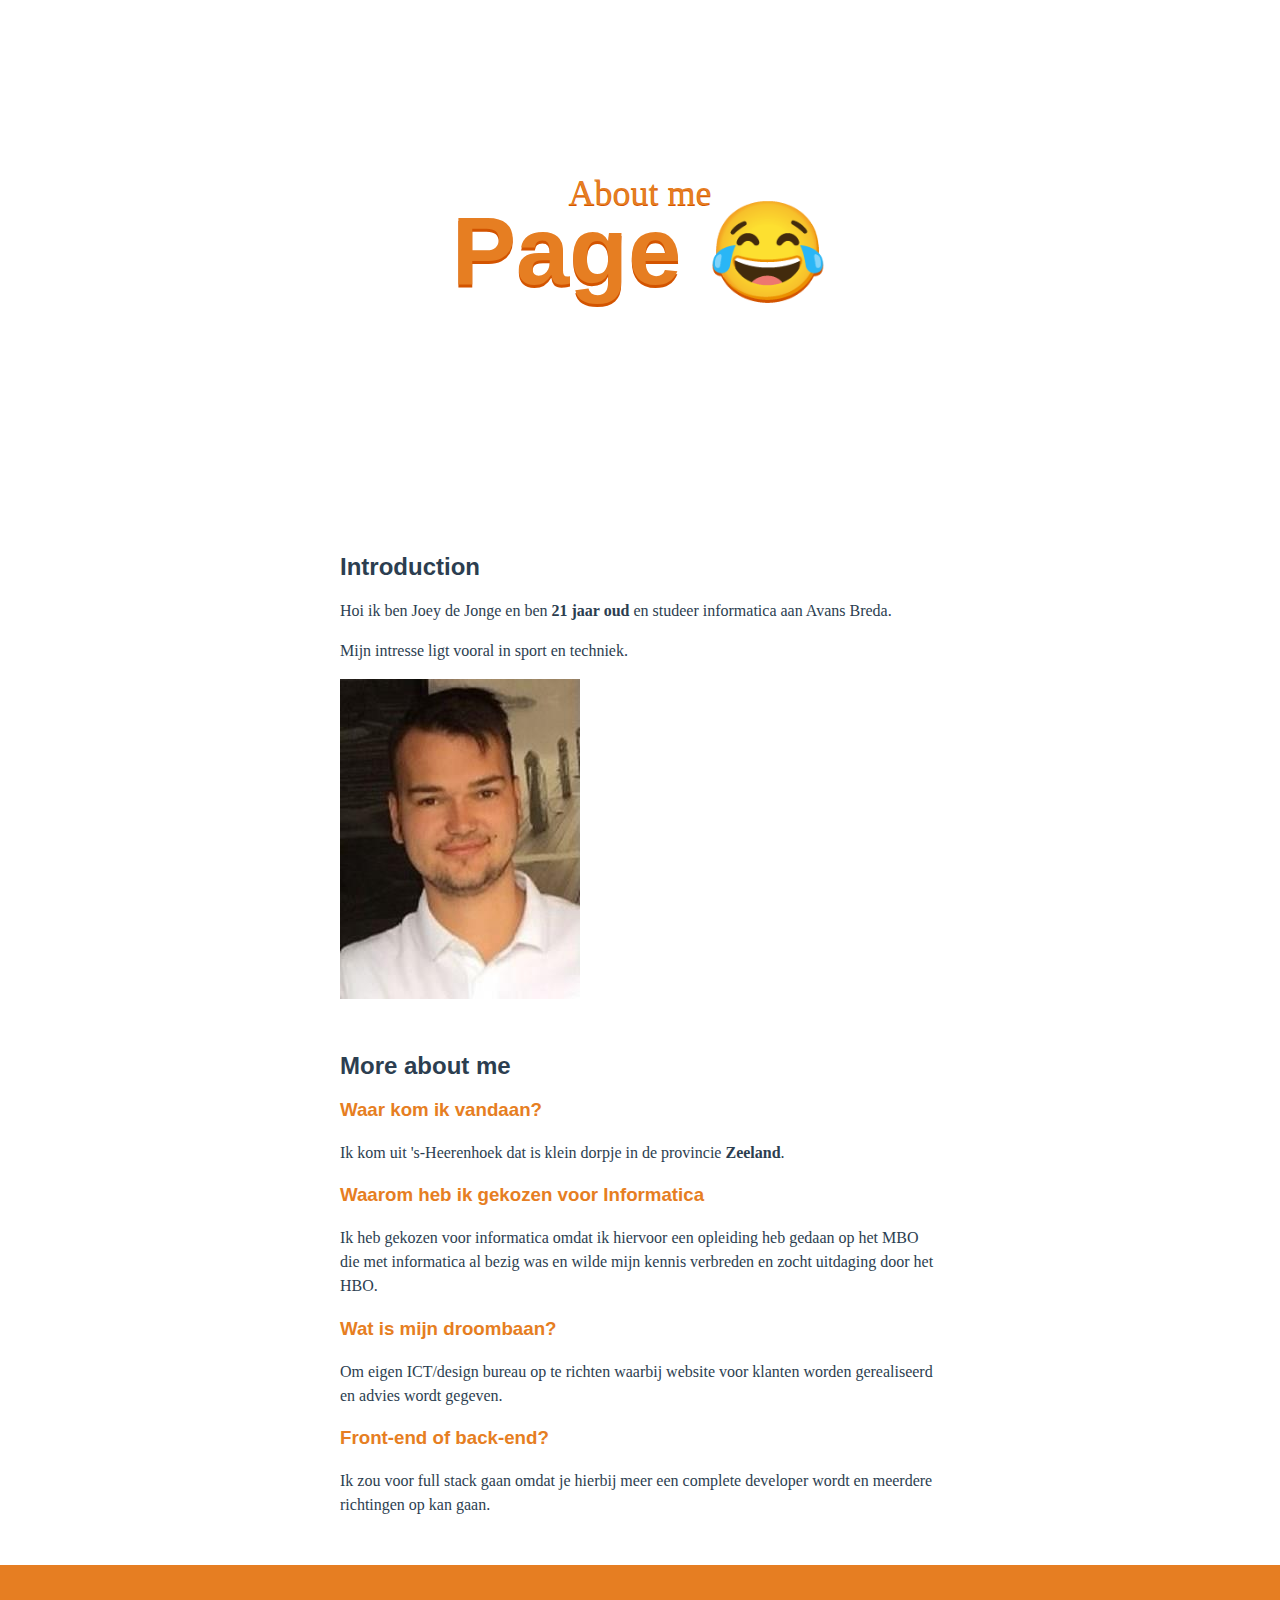
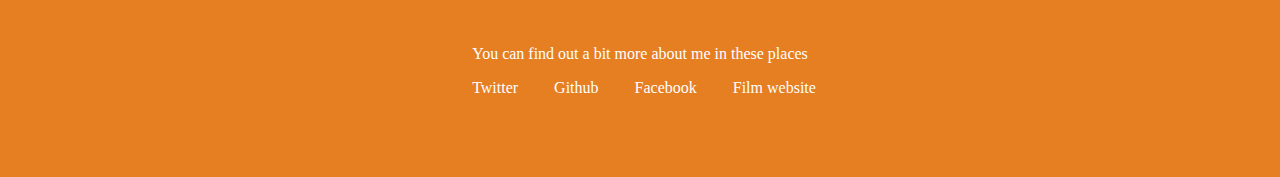
==== aboutMe.html @ 3179f3ef "Changes to Index because my own fault" ====
<!DOCTYPE html>

<head>
    <html lang="NL"></html>
    <meta charset="UTF-8">
    <meta name="viewport" content="width=device-width, initial-scale=1.0">
    <title>About me</title>
    <meta name="description" content="About page over Joey de Jonge">
    <link rel="stylesheet" type="text/css" href="https://maxcdn.bootstrapcdn.com/font-awesome/4.4.0/css/font-awesome.min.css"/>
    <link rel="stylesheet" type="text/css" href="css/Minify/aboutMe.min.css"/>
</head>
<body>
    <header class="header">
        <div>
            <p class="header-intro">About me</p>
            <h1 class="header-name">Page 😂</h1>
        </div>
    </header>

    <section class="about">
        <h2>Introduction</h2>
        <p>Hoi ik ben Joey de Jonge en ben <strong>21 jaar oud</strong> en studeer informatica aan Avans Breda.</p>
        <p>Mijn intresse ligt vooral in sport en techniek.</p>
         <img src="img/GenerateImage.jpg" alt="Joey de Jonge"></img> 
    </section>

  

    <section class="questions">
        <h2>More about me</h2>
        <h3>Waar kom ik vandaan?</h3>
        <p>Ik kom uit 's-Heerenhoek dat is klein dorpje in de provincie <Strong>Zeeland</Strong>.</p>

        <h3>Waarom heb ik gekozen voor Informatica</h2>
        <p>Ik heb gekozen voor informatica omdat ik hiervoor een opleiding heb gedaan op het MBO die met informatica al bezig was en wilde mijn kennis verbreden en zocht uitdaging 
           door het HBO.</p>

        <h3>Wat is mijn droombaan?</h2>
        <p>Om eigen ICT/design bureau op te richten waarbij website voor klanten worden gerealiseerd en advies wordt gegeven.</p>

        <h3>Front-end of back-end?</h2>
        <p>Ik zou voor full stack gaan omdat je hierbij meer een complete developer wordt en meerdere richtingen op kan gaan. </p>

    </section>

    <footer class="footer">
        <p>You can find out a bit more about me in these places</p>
        <ul class="social">
            <li>Twitter</li>
            <li>Github</li>
            <li>Facebook</li>
            <li><a class="link" href="index.html" target="_blank">Film website</li>
        </ul>
    </footer>
</body>
</html>
---- css/Minify/aboutMe.min.css ----
*{box-sizing:border-box}body,html{padding:0;margin:0}body{color:#2c3e50;font-size:1em;font-family:'Source Serif Pro','Helvetica Neue',serif}h1,h2,h3{font-family:'Source Sans Pro',sans-serif}a{color:#2c3e50;text-decoration:none;font-weight:700}a:hover{text-decoration:underline}.header{padding:8.5em 0}.footer,.header-intro,.header-name{text-align:center}.header-intro{margin-bottom:0;color:#e67e22;font-size:2.25em;text-shadow:0 1px 0 #d35400}.header-name{margin-top:-.2em;color:#e67e22;font-size:6em;text-shadow:0 3px 0 #d35400;font-weight:700}.about,.questions{max-width:37.5em;margin:0 auto;margin-top:3em;line-height:1.5em}.questions h3{color:#e67e22}.footer{padding:4em 0;color:#fff;background:#e67e22;margin-top:3em}.footer p{text-align:center}.social{text-align:center;margin-left:-2em}.social>li{list-style:none;display:inline-block;margin:0 1em}.link{color:#fff;font-weight:400}.link:hover{text-decoration:none;color:#000;font-weight:700}
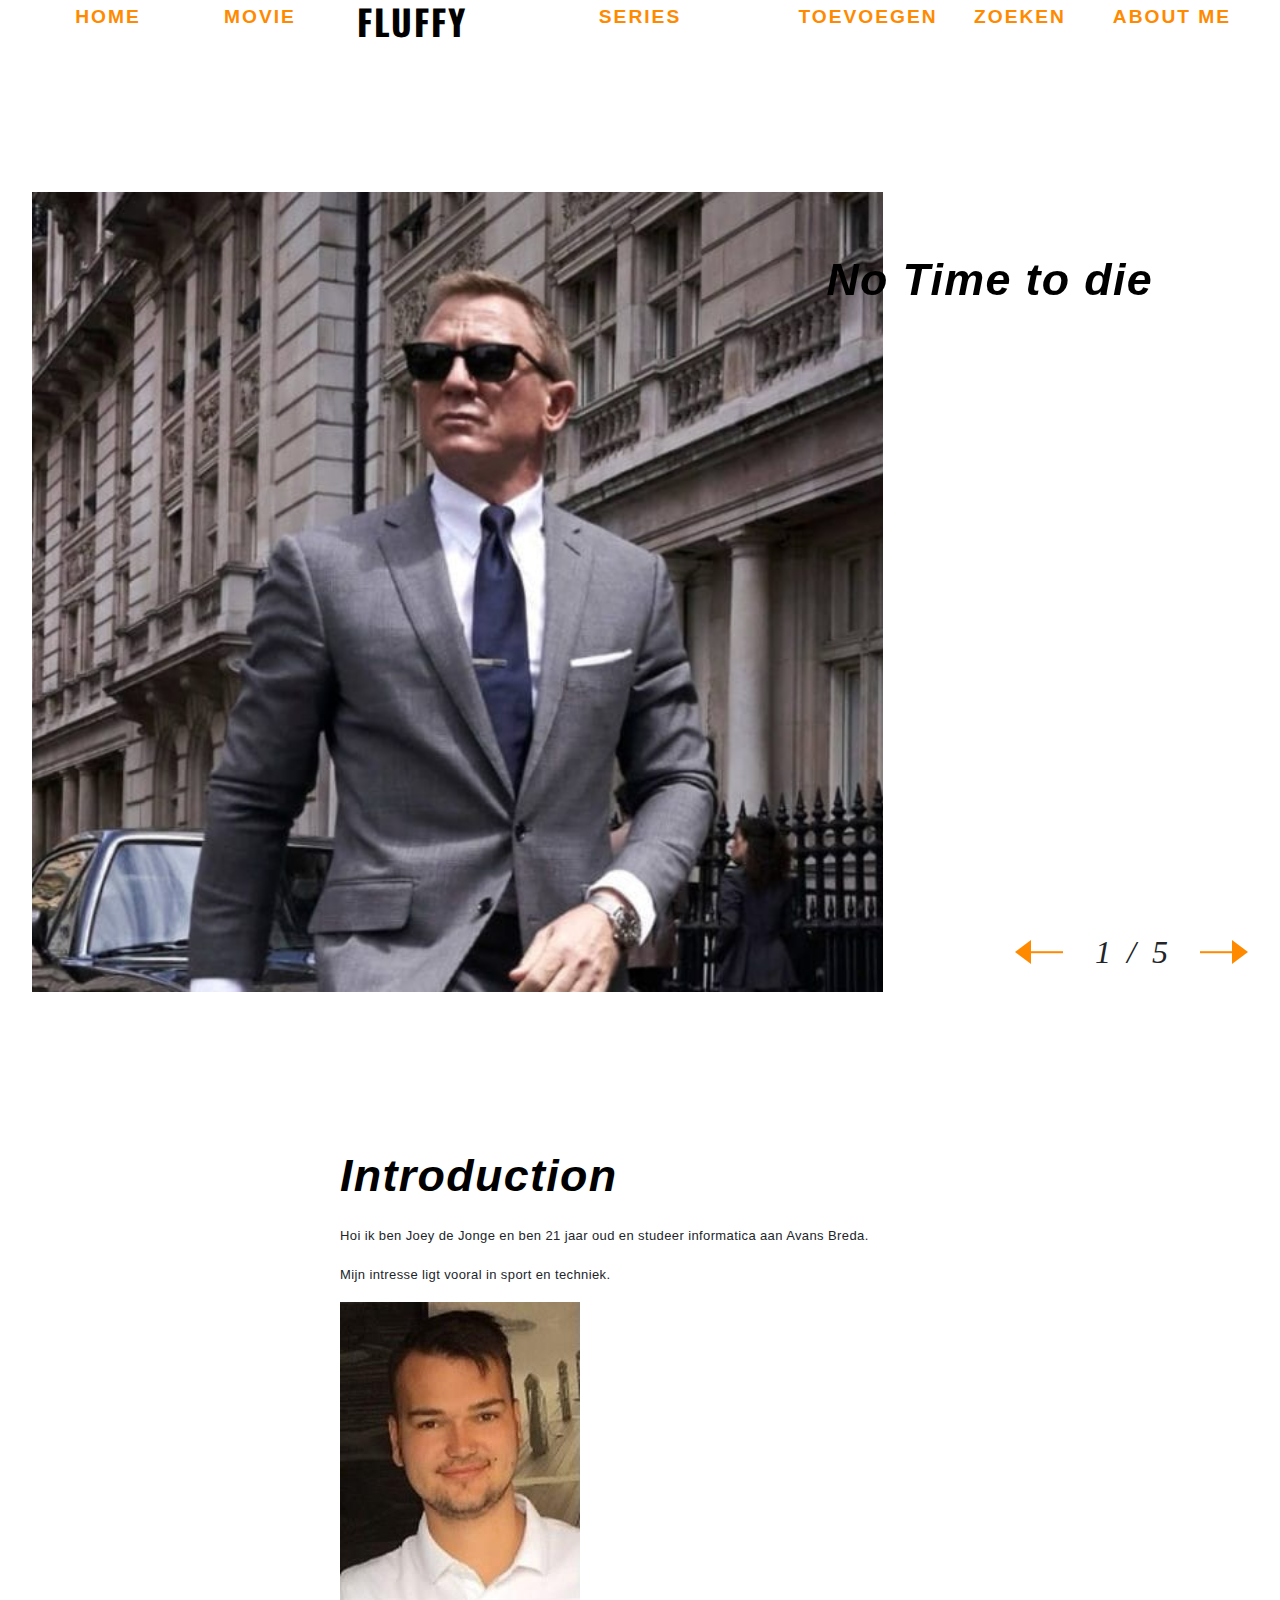
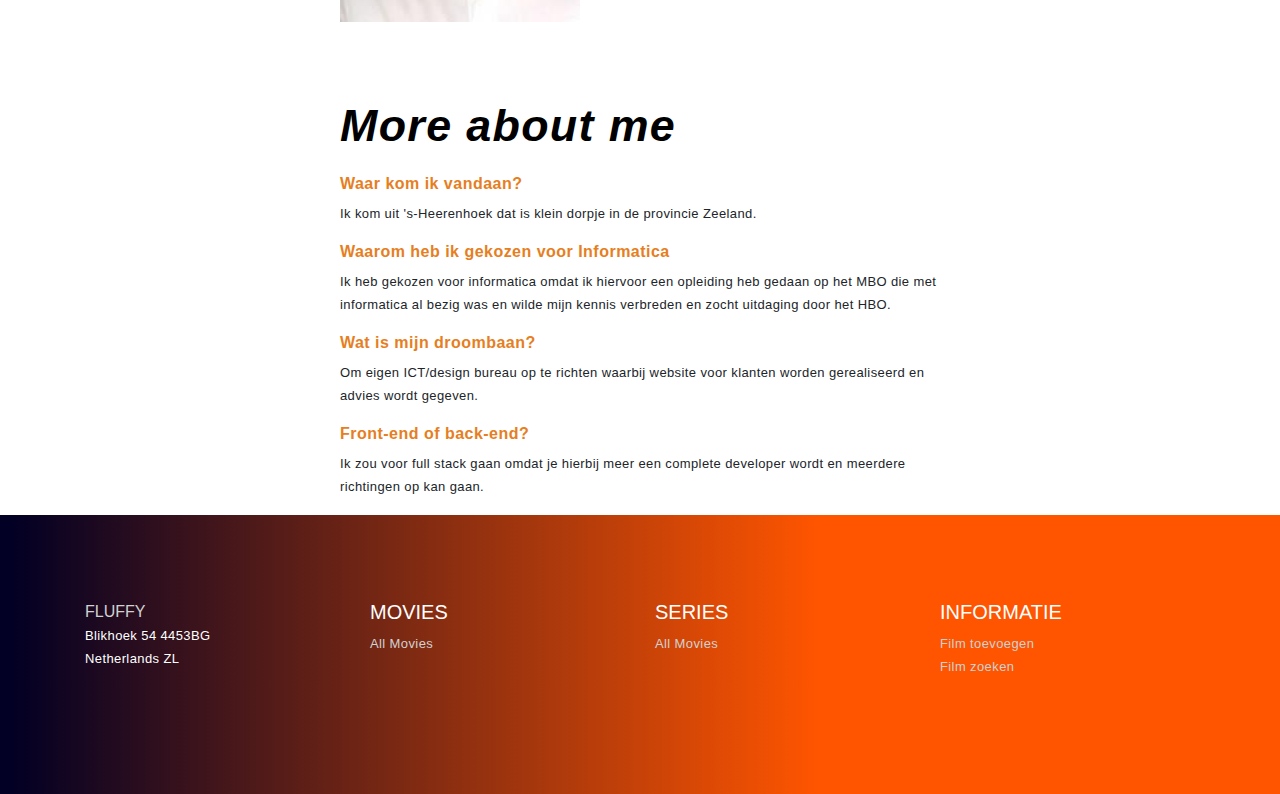
==== commit cb9771bd: "Busy busy" ====
--- a/aboutMe.html
+++ b/aboutMe.html
@@ -1,56 +1,143 @@
 <!DOCTYPE html>
+<html lang="en"></html>
+<head>
+   <meta charset="UTF-8">
+   <meta name="viewport" content="width=device-width, initial-scale=1.0">
+   <meta name="description" content="Fluffy Movie Database">
+  <title>Fluffy - Joey</title>
 
-<head>
-    <html lang="NL"></html>
-    <meta charset="UTF-8">
-    <meta name="viewport" content="width=device-width, initial-scale=1.0">
-    <title>About me</title>
-    <meta name="description" content="About page over Joey de Jonge">
-    <link rel="stylesheet" type="text/css" href="https://maxcdn.bootstrapcdn.com/font-awesome/4.4.0/css/font-awesome.min.css"/>
-    <link rel="stylesheet" type="text/css" href="css/Minify/aboutMe.min.css"/>
+   <!-- Bootstrap -->
+   <link href="./bootstrap/css/bootstrap.min.css" rel="stylesheet" type="text/css" />
+   <!-- Font Awesome iconic font -->
+   <link href="./fontawesome/css/fontawesome-all.min.css" rel="stylesheet" type="text/css" />
+   <!-- Fonts -->
+   <link href='https://fonts.googleapis.com/css?family=Oswald:300,400,500,700' rel='stylesheet' type='text/css'>
+   <link href='https://fonts.googleapis.com/css?family=Open+Sans:300,400,600,700' rel='stylesheet' type='text/css'>
+   <!-- Theme styles -->
+   <link href="./css/film.css" rel="stylesheet" type="text/css">
+
+   
 </head>
-<body>
-    <header class="header">
-        <div>
-            <p class="header-intro">About me</p>
-            <h1 class="header-name">Page 😂</h1>
-        </div>
-    </header>
-
-    <section class="about">
-        <h2>Introduction</h2>
-        <p>Hoi ik ben Joey de Jonge en ben <strong>21 jaar oud</strong> en studeer informatica aan Avans Breda.</p>
-        <p>Mijn intresse ligt vooral in sport en techniek.</p>
-         <img src="img/GenerateImage.jpg" alt="Joey de Jonge"></img> 
-    </section>
-
-  
-
-    <section class="questions">
-        <h2>More about me</h2>
-        <h3>Waar kom ik vandaan?</h3>
-        <p>Ik kom uit 's-Heerenhoek dat is klein dorpje in de provincie <Strong>Zeeland</Strong>.</p>
-
-        <h3>Waarom heb ik gekozen voor Informatica</h2>
-        <p>Ik heb gekozen voor informatica omdat ik hiervoor een opleiding heb gedaan op het MBO die met informatica al bezig was en wilde mijn kennis verbreden en zocht uitdaging 
-           door het HBO.</p>
-
-        <h3>Wat is mijn droombaan?</h2>
-        <p>Om eigen ICT/design bureau op te richten waarbij website voor klanten worden gerealiseerd en advies wordt gegeven.</p>
-
-        <h3>Front-end of back-end?</h2>
-        <p>Ik zou voor full stack gaan omdat je hierbij meer een complete developer wordt en meerdere richtingen op kan gaan. </p>
-
-    </section>
-
-    <footer class="footer">
-        <p>You can find out a bit more about me in these places</p>
-        <ul class="social">
-            <li>Twitter</li>
-            <li>Github</li>
-            <li>Facebook</li>
-            <li><a class="link" href="index.html" target="_blank">Film website</li>
-        </ul>
-    </footer>
+<body class="body">
+   <div class="main">
+   <header>
+      <ul>
+         <li><a href="index.html">Home</a></li>
+         <li><a href="movie.html">Movie</a></li>
+         <li>
+            <h1 class="navh1">Fluffy</h1>
+         </li>
+         <li><a href="serie.html">Series</a></li>
+         <li><a href="filminput.html">Toevoegen</a></li>
+         <li><a href="filmZoeken.html">Zoeken</a></li>
+         <li><a href="aboutMe.html">About me</a></li>
+      </ul>
+   </header>
+   <div class="cd-slider">
+      <ul>
+         <li>
+            <div class="image" style="background-image:url(img/Background/James-Bond-No-Time-To-Die-1024x576-min.jpg);"></div>
+            <div class="content">
+               <h2 class="navh2 content-h2">No Time to die</h2>
+            </div>
+         </li>
+         <li>
+            <div class="image" style="background-image:url(img/Background/black-widow-trailer-min.png);"></div>
+            <div class="content">
+               <h2 class="navh2 content-h2">Black Widow</h2>
+            </div>
+         </li>
+         <li>
+            <div class="image" style="background-image:url(img/Background/Narcos-min.jpg);"></div>
+            <div class="content">
+               <h2 class="navh2 content-h2">Peaky Blinder</h2>
+            </div>
+         </li>
+         <li>
+            <div class="image" style="background-image:url(img/Background/Peaky-blinders-min.jpg);"></div>
+            <div class="content">
+               <h2 class="navh2 content-h2">Narcos</h2>
+            </div>
+         </li>
+         <li>
+            <div class="image" style="background-image:url(img/Background/Game-of-Thrones-min.jpg);"></div>
+            <div class="content">
+               <h2 class="navh2 content-h2">Game of Thrones</h2>
+            </div>
+         </li>
+      </ul>
+   </div>
+   </div>
+   <!--/.cd-slider-->
+   <!-- Hero Image-->
+   <section class="about">
+      <h2 class=" navh2 content-h2">Introduction</h2>
+      <p>Hoi ik ben Joey de Jonge en ben <strong>21 jaar oud</strong> en studeer informatica aan Avans Breda.</p>
+      <p>Mijn intresse ligt vooral in sport en techniek.</p>
+      <img src="img/GenerateImage.jpg" alt="Joey de Jonge"></img> 
+   </section>
+   <section class="questions">
+      <h2 class="navh2 content-h2" >More about me</h2>
+      <h3>Waar kom ik vandaan?</h3>
+      <p>Ik kom uit 's-Heerenhoek dat is klein dorpje in de provincie <Strong>Zeeland</Strong>.</p>
+      <h3>
+      Waarom heb ik gekozen voor Informatica</h2>
+      <p>Ik heb gekozen voor informatica omdat ik hiervoor een opleiding heb gedaan op het MBO die met informatica al bezig was en wilde mijn kennis verbreden en zocht uitdaging 
+         door het HBO.
+      </p>
+      <h3>
+      Wat is mijn droombaan?</h2>
+      <p>Om eigen ICT/design bureau op te richten waarbij website voor klanten worden gerealiseerd en advies wordt gegeven.</p>
+      <h3>
+      Front-end of back-end?</h2>
+      <p>Ik zou voor full stack gaan omdat je hierbij meer een complete developer wordt en meerdere richtingen op kan gaan. </p>
+   </section>
+   
+   <footer class="section-text-white footer footer-links bg-darken">
+      <div class="footer-body container">
+         <div class="row">
+            <div class="col-sm-6 col-lg-3">
+               <a class="footer-logo" href="./">
+               <span class="logo-text text-uppercase">
+               <span>Fluffy</span>
+               </span>
+               </a>
+               <div class="footer-content footer-color">
+                  <p class="footer-text">Blikhoek 54 4453BG
+                     <br />Netherlands ZL
+                  </p>
+               </div>
+            </div>
+            <div class="col-sm-6 col-lg-3">
+               <h5 class="footer-title footer-color text-uppercase">Movies</h5>
+               <ul class="list-unstyled list-wide footer-content">
+                  <li>
+                     <a class="content-link" href="#">All Movies</a>
+                  </li>
+               </ul>
+            </div>
+            <div class="col-sm-6 col-lg-3">
+               <h5 class="footer-title footer-color text-uppercase">Series</h5>
+               <ul class="list-unstyled list-wide footer-content">
+                  <li>
+                     <a class="content-link" href="#">All Movies</a>
+                  </li>
+               </ul>
+            </div>
+            <div class="col-sm-6 col-lg-3">
+               <h5 class="footer-title footer-color text-uppercase">Informatie</h5>
+               <ul class="list-unstyled list-wide footer-content">
+                  <li>
+                     <a class="content-link" href="filminput.html">Film toevoegen</a>
+                  </li>
+                  <li>
+                     <a class="content-link" href="FilmZoeken.html">Film zoeken</a>
+                  </li>
+               </ul>
+            </div>
+         </div>
+      </div>
+   </footer>
+   <script src="./js/Minify/film.min.js"></script>
 </body>
 </html>--- a/css/film.css
+++ b/css/film.css
@@ -0,0 +1,438 @@
+body {
+  font-family: "Montserrat", sans-serif;
+}
+
+a {
+  text-decoration: none;
+  color: #000;
+}
+
+*:focus {
+  outline: 0;
+}
+
+.main {
+  max-width: 110rem;
+  margin: 0 auto;
+  padding: 0 2rem;
+}
+
+header {
+  line-height: 12rem;
+  height: 12rem;
+}
+
+header h1 {
+  font-size: 2.2rem;
+  font-family: "Oswald", sans-serif;
+}
+
+header ul::after {
+  content: "";
+  display: table;
+  clear: both;
+}
+
+header li {
+  float: left;
+  width: 12.5%;
+  text-align: center;
+  text-transform: uppercase;
+}
+
+header li:nth-child(4) {
+  width: 25%;
+}
+
+header li a {
+  font-weight: 900;
+  font-size: 1.2rem;
+  letter-spacing: 2px;
+  color: #ff8a00;
+}
+
+
+
+.text {
+  font-size: 2rem;
+  padding: 2rem 0;
+  -moz-columns: 3;
+  -webkit-columns: 3;
+  columns: 3;
+}
+
+.text p {
+  margin-bottom: 2rem;
+}
+
+/* Slider Style
+--------------------------------------*/
+.cd-slider {
+  position: relative;
+  width: 100%;
+  height: 50rem;
+  overflow: hidden;
+  margin-bottom: 8rem;
+}
+
+.cd-slider li {
+  position: absolute;
+  top: 0;
+  left: 0;
+  width: 100%;
+  height: 100%;
+  visibility: hidden;
+  transition: visibility 0s 1s;
+  will-change: visibility;
+}
+
+.image {
+  position: absolute;
+  top: 0;
+  left: 0;
+  width: 70%;
+  height: 100%;
+  background-size: cover;
+  background-position: 50% 50%;
+  clip: rect(0, 80rem, 50rem, 80rem);
+  transition: clip 0.5s cubic-bezier(0.99, 0.01, 0.45, 0.9) 0.5s;
+  will-change: clip;
+}
+
+.content {
+  position: absolute;
+  top: 0;
+  right: 0;
+  width: 100%;
+  height: 100%;
+  padding: 2rem 0 0 2rem;
+  font-size: 9rem;
+  text-align: right;
+}
+
+.content h2 {
+  text-overflow: ellipsis;
+  overflow: hidden;
+  transform: translateY(-30%);
+  opacity: 0;
+  transition: transform 0.5s, opacity 0.5s;
+  will-change: transform, opacity;
+}
+
+/* Current Slide 
+-------------------------------------*/
+li.current {
+  visibility: visible;
+  transition-delay: 0s;
+}
+
+li.current .image {
+  clip: rect(0, 80rem, 50rem, 0);
+}
+
+li.current .content h2 {
+  transform: translateY(0);
+  opacity: 1;
+  transition-delay: 1s;
+}
+
+li.current .content a {
+  transform: translateY(0);
+  opacity: 1;
+  transition-delay: 1.1s;
+}
+
+/* Prev Slide 
+------------------------------------*/
+li.prev_slide .image {
+  clip: rect(0, 0, 50rem, 0);
+}
+
+nav {
+  position: absolute;
+  bottom: 0;
+  right: 0;
+  background: #fff;
+  z-index: 2;
+}
+
+.prev,
+.next,
+.counter {
+  vertical-align: middle;
+}
+
+.prev,
+.next {
+  position: relative;
+  display: inline-block;
+  height: 5rem;
+  width: 5rem;
+  border: 0;
+  cursor: pointer;
+  background: transparent;
+}
+
+.prev::before,
+.next::before {
+  content: "";
+  position: absolute;
+  top: 50%;
+  left: 0;
+  transform: translateY(-50%);
+  border: 0.8rem solid transparent;
+  border-right-width: 1rem;
+  border-right-color: #ff8a00;
+  border-left-width: 0;
+  width: 0;
+  height: 0;
+}
+
+.prev::after,
+.next::after {
+  content: "";
+  position: absolute;
+  top: 50%;
+  transform: translateY(-50%) translateZ(0);
+  left: 0.5rem;
+  background: #ff8a00;
+  height: 0.1rem;
+  min-height: 1px;
+  width: 2.5rem;
+  transition: width 0.3s;
+}
+
+.next::before {
+  right: 0;
+  left: auto;
+  border-left-width: 1rem;
+  border-left-color: #ff8a00;
+  border-right-width: 0;
+}
+
+.next::after {
+  right: 0.5rem;
+  left: auto;
+}
+
+.counter {
+  display: inline-block;
+  font-size: 2rem;
+  font-family: serif;
+  font-style: italic;
+}
+
+.counter span:last-child::before {
+  content: "/";
+  margin: 0 1rem;
+}
+
+.prev:hover::after,
+.next:hover::after {
+  width: 3.5rem;
+}
+
+ul {
+  list-style-type: none;
+}
+
+.navh1 {
+  color: #000;
+}
+
+.navh2 {
+  color: #000;
+  font-size: 2.8rem;
+  font-weight: bold;
+  font-style: italic;
+}
+
+.content-h2 {
+  margin-right: 95px;
+}
+
+.trama {
+  color: black;
+  font-size: 15px;
+}
+
+/*Footer 
+------------------------------------*/
+footer {
+  background: rgb(2,0,36);
+  background: linear-gradient(90deg, rgba(2,0,36,1) 1%, rgba(255,85,0,1) 64%, rgba(255,85,0,1) 100%);
+  font-family: "Lato", sans-serif;
+  padding: 85px 0 100px 0;
+}
+
+.footer-inner {
+  display: grid;
+  grid-template-columns:
+    minmax(18%, auto) 12% minmax(17%, auto) 11% minmax(auto, 25%) minmax(109px, auto);
+  column-gap: 24px;
+  row-gap: 2%;
+  width: 90%;
+  margin-left: auto;
+  margin-right: auto;
+  margin-bottom: 120px;
+  max-width: 1170px;
+  position: relative;
+}
+
+.footer-item:nth-of-type(7) {
+  grid-row: 2 / 3;
+  grid-column: 3 / 4;
+}
+
+.footer-button {
+  color: white;
+  position: relative;
+  font-weight: 400;
+  font-size: 16px;
+  transition: 1s;
+  transition-delay: 0.2s;
+  padding: 14px;
+}
+
+.footer-button:after {
+  content: "";
+  position: absolute;
+  top: 45px;
+  right: 13px;
+  background-color: white;
+  height: 1px;
+  width: 86px;
+  transition: 0.6s;
+}
+
+.footer-button:hover {
+  color: black;
+  background-color: white;
+}
+
+.footer-button:hover:after {
+  width: 112px;
+  right: 0px;
+}
+
+h1 {
+  font-weight: 900;
+  color: white;
+  font-size: 24px;
+  letter-spacing: 2px;
+  margin: 0;
+  padding-bottom: 10px;
+}
+
+h2 {
+  font-weight: 300;
+  line-height: 1.8;
+  font-size: 13px;
+  color: #d1d1d1;
+  letter-spacing: 0.03em;
+  padding: 15px 0 0 0;
+}
+
+.color {
+  color: white;
+  font-weight: 400;
+}
+
+h3 {
+  font-weight: 400;
+  font-size: 13px;
+  color: white;
+  margin: 0;
+  padding-bottom: 9px;
+  letter-spacing: 0.03em;
+}
+
+ul {
+  line-height: 1.8;
+  list-style-type: none;
+  padding: 0;
+}
+
+li {
+  font-weight: 300;
+  font-size: 13px;
+  color: #d1d1d1;
+  letter-spacing: 0.03em;
+}
+
+p {
+  font-weight: 300;
+  font-size: 13px;
+  padding: 0;
+  line-height: 1.8;
+  letter-spacing: 0.03em;
+}
+
+a {
+  text-decoration: none;
+  color: #d1d1d1;
+}
+
+a:hover {
+  color: white;
+}
+
+.desktop {
+  display: auto;
+}
+
+.mobile {
+  display: none;
+}
+
+
+.footer-color {
+  color: white;
+}
+
+
+.btn-grad {
+  background: rgb(2,0,36);
+  background: linear-gradient(90deg, rgba(2,0,36,1) 0%, rgba(255,85,0,1) 39%, rgba(255,85,0,1) 75%, rgba(2,0,36,1) 94%);
+}
+
+.btn-grad {
+  margin: 10px;
+  padding: 0.375rem 0.75rem;
+  text-align: center;
+  text-transform: uppercase;
+  transition: 0.5s;
+  background-size: 200% auto;
+  color: white;
+  box-shadow: 0 0 20px #eee;
+  border-radius: 10px;
+  display: block;
+}
+
+.btn-grad:hover {
+  background-position: right center;
+  /* change the direction of the change here */
+  color: #fff;
+  text-decoration: none;
+}
+
+.btn-searchmovie {
+  color: #ff8a00;
+  background-color: transparent;
+  background-image: none;
+  border-color: #ff8a00;
+}
+
+.about,
+.questions {
+	max-width: 37.5em;
+	margin: 0 auto;
+	margin-top: 3em;
+	line-height: 1.5em;
+}
+
+.questions h3 {
+  color: #e67e22;
+  font-size: 1.0rem;
+  font-weight: bold;
+}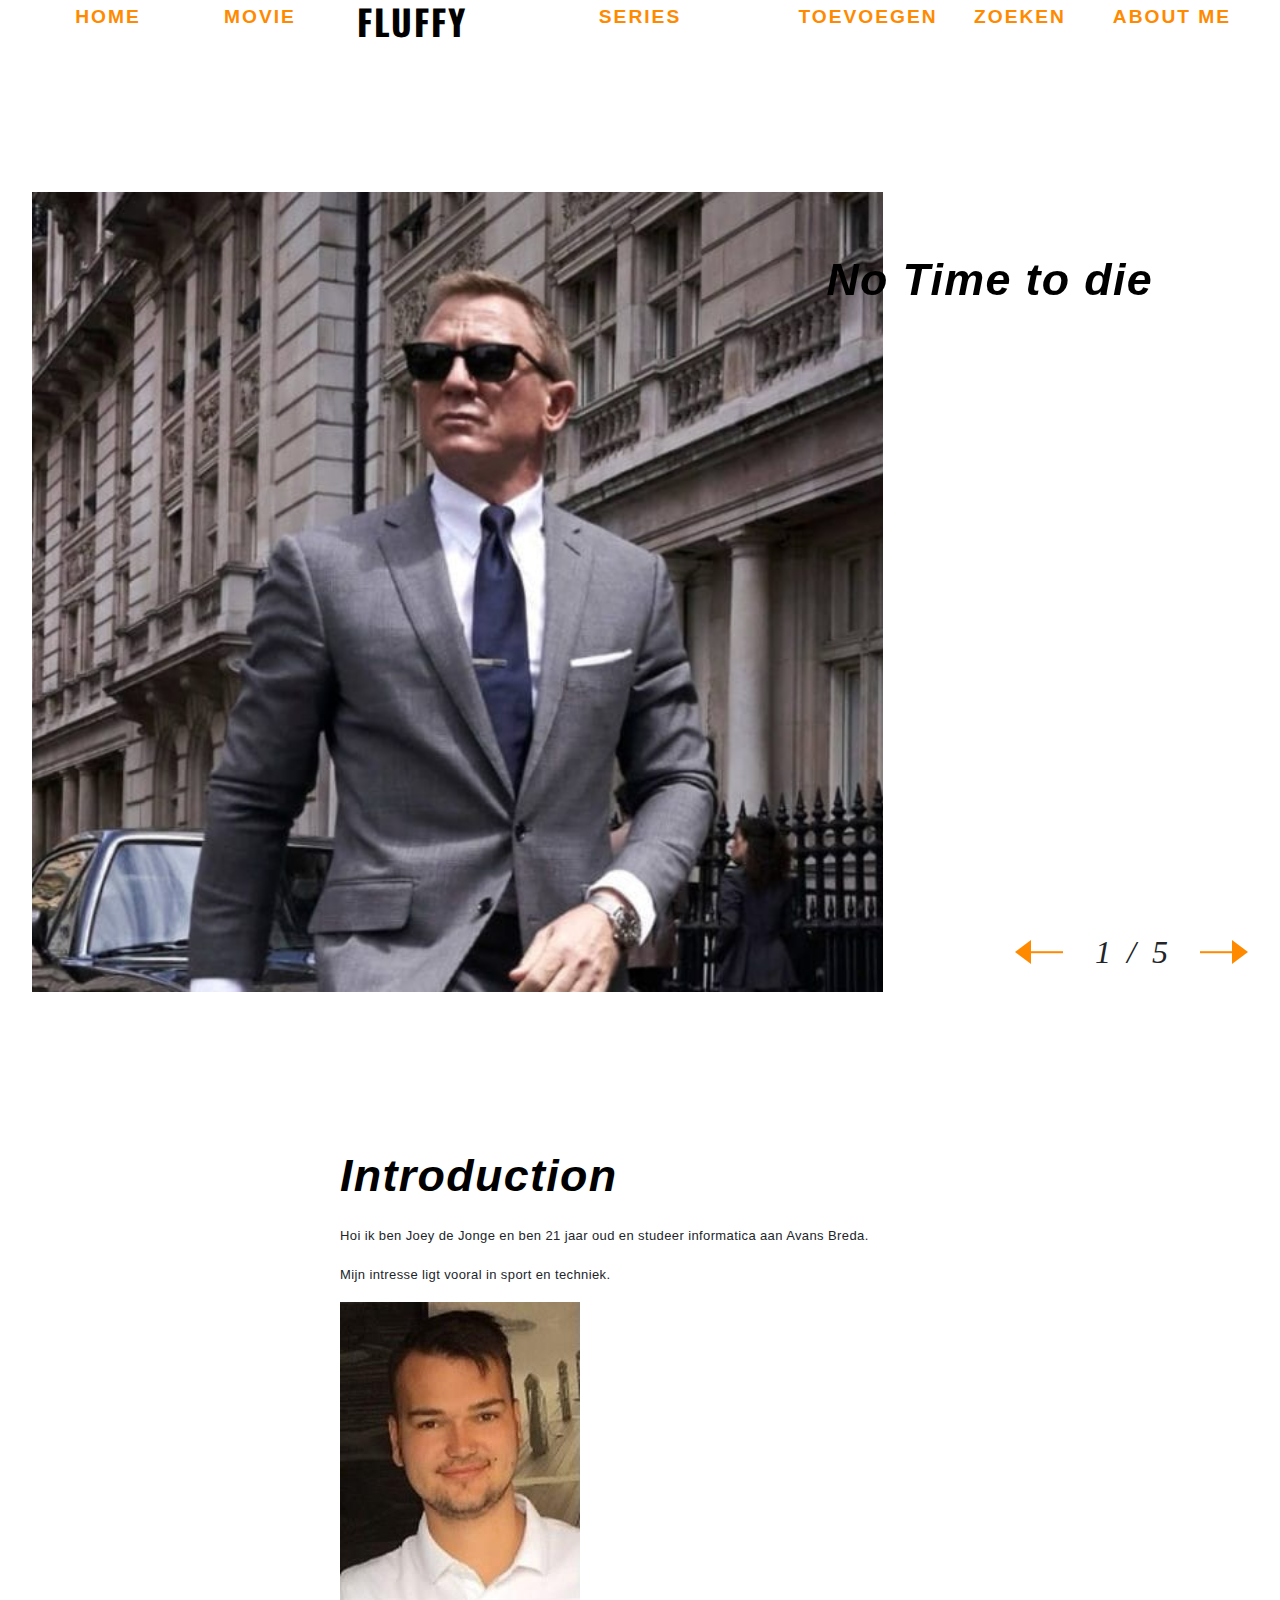
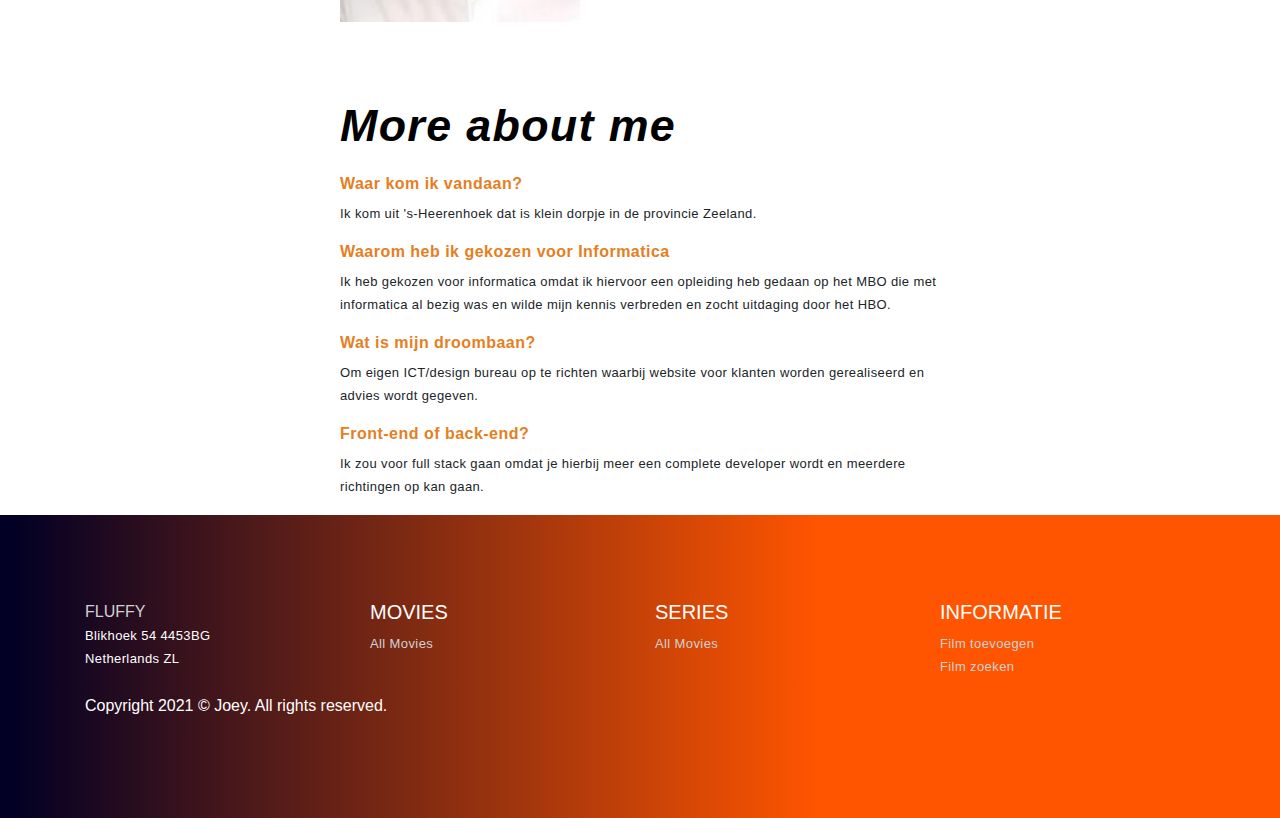
==== commit 6e0929f7: "Change some things" ====
--- a/aboutMe.html
+++ b/aboutMe.html
@@ -137,6 +137,9 @@
             </div>
          </div>
       </div>
+      <div class="footer-copy footer-color">
+         <div class="container">Copyright 2021 &copy; Joey. All rights reserved.</div>
+      </div>
    </footer>
    <script src="./js/Minify/film.min.js"></script>
 </body>
